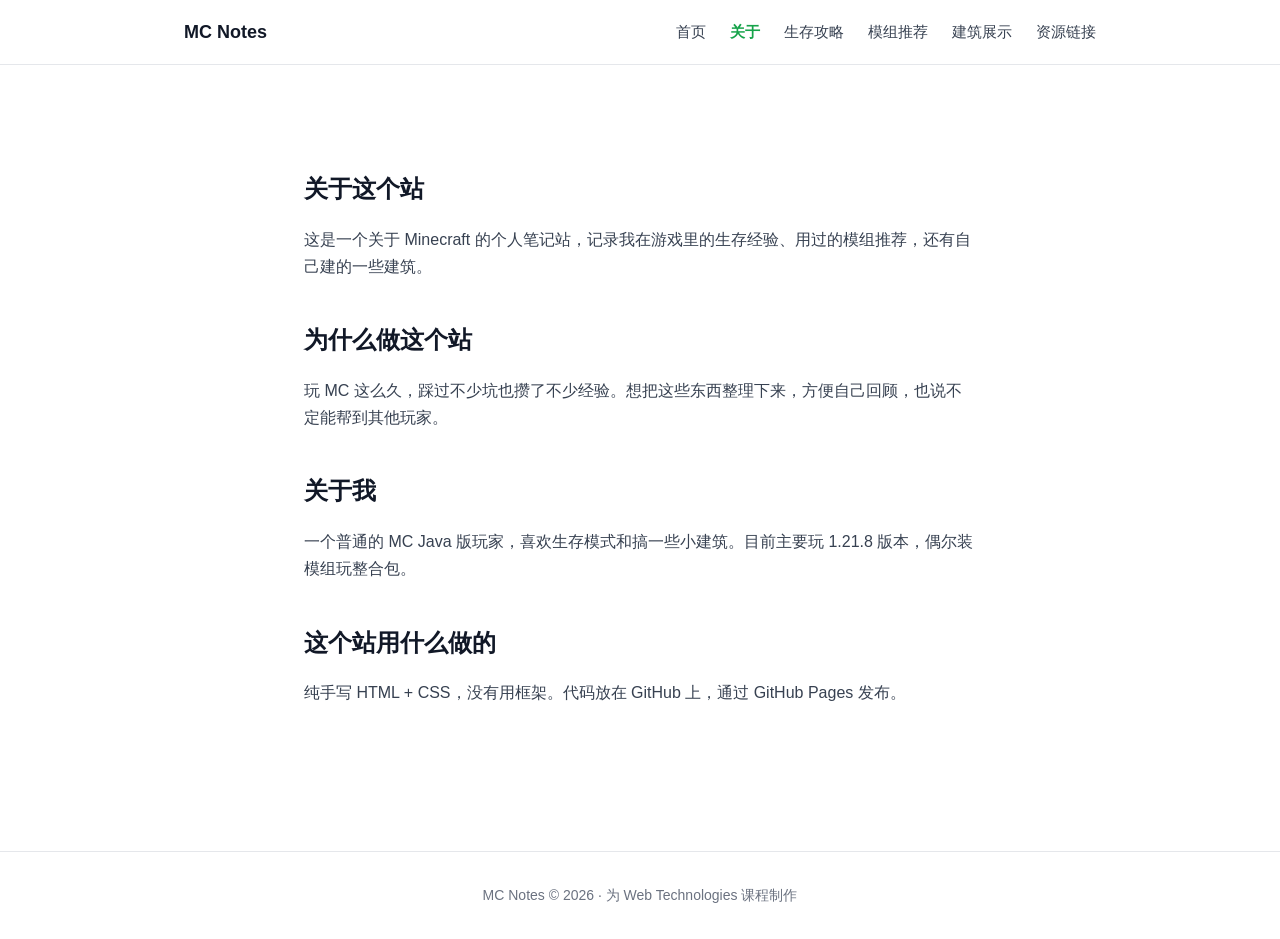
==== about.html @ e9c7b986 "feat: 写了个关于页面" ====
<!DOCTYPE html>
<html lang="zh-CN">
<head>
  <meta charset="UTF-8">
  <meta name="viewport" content="width=device-width, initial-scale=1.0">
  <title>关于 - MC Notes</title>
  <link rel="stylesheet" href="css/style.css">
</head>
<body>
  <header class="site-header">
    <div class="container">
      <a href="index.html" class="site-logo">MC Notes</a>
      <nav class="site-nav">
        <ul>
          <li><a href="index.html">首页</a></li>
          <li><a href="about.html" class="active">关于</a></li>
          <li><a href="survival.html">生存攻略</a></li>
          <li><a href="mods.html">模组推荐</a></li>
          <li><a href="builds.html">建筑展示</a></li>
          <li><a href="resources.html">资源链接</a></li>
        </ul>
      </nav>
    </div>
  </header>

  <section class="section">
    <div class="container content">
      <h2 class="section-title">关于这个站</h2>
      <p>这是一个关于 Minecraft 的个人笔记站，记录我在游戏里的生存经验、用过的模组推荐，还有自己建的一些建筑。</p>
      
      <h2>为什么做这个站</h2>
      <p>玩 MC 这么久，踩过不少坑也攒了不少经验。想把这些东西整理下来，方便自己回顾，也说不定能帮到其他玩家。</p>
      
      <h2>关于我</h2>
      <p>一个普通的 MC Java 版玩家，喜欢生存模式和搞一些小建筑。目前主要玩 1.21.8 版本，偶尔装模组玩整合包。</p>
      
      <h2>这个站用什么做的</h2>
      <p>纯手写 HTML + CSS，没有用框架。代码放在 GitHub 上，通过 GitHub Pages 发布。</p>
    </div>
  </section>

  <footer class="site-footer">
    <div class="container">
      <p>MC Notes &copy; 2026 · 为 Web Technologies 课程制作</p>
    </div>
  </footer>
</body>
</html>
---- css/style.css ----
/* ===== Reset & Base ===== */
* {
  margin: 0;
  padding: 0;
  box-sizing: border-box;
}

:root {
  --color-bg: #ffffff;
  --color-bg-alt: #f9fafb;
  --color-text: #374151;
  --color-heading: #111827;
  --color-muted: #6b7280;
  --color-accent: #22c55e;
  --color-accent-dark: #16a34a;
  --color-border: #e5e7eb;
  --max-width: 960px;
}

body {
  font-family: -apple-system, BlinkMacSystemFont, "Segoe UI", Roboto, "Helvetica Neue", Arial, sans-serif;
  font-size: 16px;
  line-height: 1.7;
  color: var(--color-text);
  background: var(--color-bg);
}

a {
  color: var(--color-accent-dark);
  text-decoration: none;
}

a:hover {
  text-decoration: underline;
}

/* ===== Layout ===== */
.container {
  max-width: var(--max-width);
  margin: 0 auto;
  padding: 0 24px;
}

/* ===== Header / Nav ===== */
.site-header {
  border-bottom: 1px solid var(--color-border);
  background: var(--color-bg);
  position: sticky;
  top: 0;
  z-index: 100;
}

.site-header .container {
  display: flex;
  align-items: center;
  justify-content: space-between;
  height: 64px;
}

.site-logo {
  font-size: 18px;
  font-weight: 700;
  color: var(--color-heading);
}

.site-logo:hover {
  text-decoration: none;
}

.site-nav ul {
  display: flex;
  gap: 24px;
  list-style: none;
}

.site-nav a {
  color: var(--color-text);
  font-size: 15px;
}

.site-nav a:hover {
  color: var(--color-accent-dark);
  text-decoration: none;
}

.site-nav a.active {
  color: var(--color-accent-dark);
  font-weight: 600;
}

/* ===== Hero ===== */
.hero {
  padding: 80px 0;
  text-align: center;
  background: var(--color-bg-alt);
}

.hero h1 {
  font-size: 42px;
  font-weight: 800;
  color: var(--color-heading);
  margin-bottom: 16px;
  letter-spacing: -0.02em;
}

.hero p {
  font-size: 18px;
  color: var(--color-muted);
  max-width: 600px;
  margin: 0 auto;
}

/* ===== Sections ===== */
.section {
  padding: 64px 0;
}

.section-title {
  font-size: 28px;
  font-weight: 700;
  color: var(--color-heading);
  margin-bottom: 32px;
}

/* ===== Cards ===== */
.card-grid {
  display: grid;
  grid-template-columns: repeat(auto-fit, minmax(280px, 1fr));
  gap: 24px;
}

.card {
  border: 1px solid var(--color-border);
  border-radius: 8px;
  padding: 24px;
  background: var(--color-bg);
  transition: box-shadow 0.2s;
}

.card:hover {
  box-shadow: 0 4px 12px rgba(0, 0, 0, 0.08);
}

.card h3 {
  font-size: 18px;
  font-weight: 600;
  color: var(--color-heading);
  margin-bottom: 8px;
}

.card p {
  font-size: 14px;
  color: var(--color-muted);
}

/* ===== Article / Content ===== */
.content {
  max-width: 720px;
  margin: 0 auto;
}

.content h2 {
  font-size: 24px;
  font-weight: 700;
  color: var(--color-heading);
  margin: 40px 0 16px;
}

.content p {
  margin-bottom: 16px;
}

.content ul, .content ol {
  margin: 16px 0 16px 24px;
}

.content li {
  margin-bottom: 8px;
}

/* ===== Buttons ===== */
.btn {
  display: inline-block;
  padding: 10px 20px;
  border-radius: 6px;
  font-size: 15px;
  font-weight: 500;
  transition: background 0.2s;
}

.btn-primary {
  background: var(--color-accent);
  color: white;
}

.btn-primary:hover {
  background: var(--color-accent-dark);
  text-decoration: none;
}

/* ===== Footer ===== */
.site-footer {
  border-top: 1px solid var(--color-border);
  padding: 32px 0;
  text-align: center;
  color: var(--color-muted);
  font-size: 14px;
  margin-top: 64px;
}

/* ===== Gallery ===== */
.gallery {
  display: grid;
  grid-template-columns: repeat(auto-fill, minmax(280px, 1fr));
  gap: 16px;
}

.gallery-item {
  aspect-ratio: 16 / 9;
  background: var(--color-bg-alt);
  border: 1px solid var(--color-border);
  border-radius: 8px;
  display: flex;
  align-items: center;
  justify-content: center;
  color: var(--color-muted);
  font-size: 14px;
}

/* ===== Responsive ===== */
@media (max-width: 640px) {
  .hero h1 {
    font-size: 32px;
  }

  .site-header .container {
    flex-direction: column;
    height: auto;
    padding: 16px 24px;
    gap: 12px;
  }

  .site-nav ul {
    gap: 16px;
    flex-wrap: wrap;
    justify-content: center;
  }
}
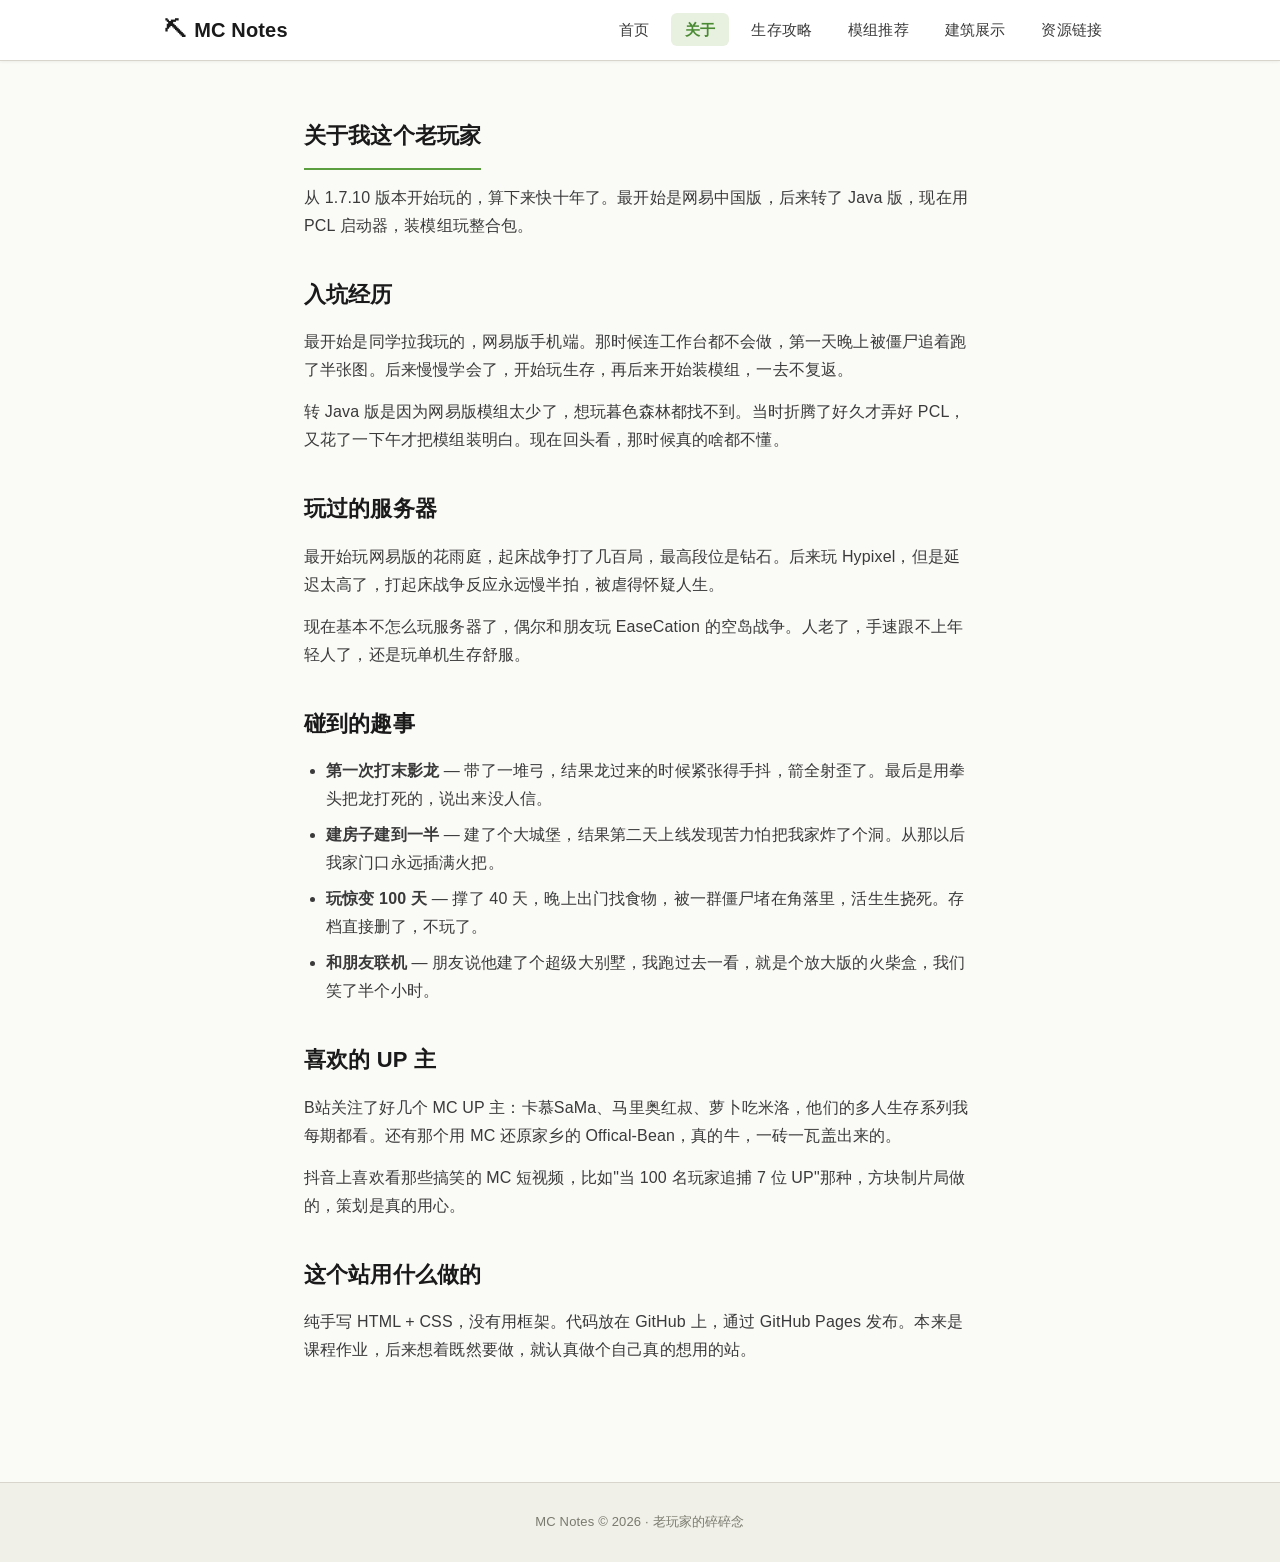
==== commit 9d797a6f: "feat: add shaders section, rewrite about page with player experiences" ====
--- a/about.html
+++ b/about.html
@@ -4,6 +4,7 @@
   <meta charset="UTF-8">
   <meta name="viewport" content="width=device-width, initial-scale=1.0">
   <title>关于 - MC Notes</title>
+  <link rel="icon" type="image/svg+xml" href="favicon.svg">
   <link rel="stylesheet" href="css/style.css">
 </head>
 <body>
@@ -25,23 +26,37 @@
 
   <section class="section">
     <div class="container content">
-      <h2 class="section-title">关于这个站</h2>
-      <p>这是一个关于 Minecraft 的个人笔记站，记录我在游戏里的生存经验、用过的模组推荐，还有自己建的一些建筑。</p>
-      
-      <h2>为什么做这个站</h2>
-      <p>玩 MC 这么久，踩过不少坑也攒了不少经验。想把这些东西整理下来，方便自己回顾，也说不定能帮到其他玩家。</p>
-      
-      <h2>关于我</h2>
-      <p>一个普通的 MC Java 版玩家，喜欢生存模式和搞一些小建筑。目前主要玩 1.21.8 版本，偶尔装模组玩整合包。</p>
-      
+      <h2 class="section-title">关于我这个老玩家</h2>
+      <p>从 1.7.10 版本开始玩的，算下来快十年了。最开始是网易中国版，后来转了 Java 版，现在用 PCL 启动器，装模组玩整合包。</p>
+
+      <h2>入坑经历</h2>
+      <p>最开始是同学拉我玩的，网易版手机端。那时候连工作台都不会做，第一天晚上被僵尸追着跑了半张图。后来慢慢学会了，开始玩生存，再后来开始装模组，一去不复返。</p>
+      <p>转 Java 版是因为网易版模组太少了，想玩暮色森林都找不到。当时折腾了好久才弄好 PCL，又花了一下午才把模组装明白。现在回头看，那时候真的啥都不懂。</p>
+
+      <h2>玩过的服务器</h2>
+      <p>最开始玩网易版的花雨庭，起床战争打了几百局，最高段位是钻石。后来玩 Hypixel，但是延迟太高了，打起床战争反应永远慢半拍，被虐得怀疑人生。</p>
+      <p>现在基本不怎么玩服务器了，偶尔和朋友玩 EaseCation 的空岛战争。人老了，手速跟不上年轻人了，还是玩单机生存舒服。</p>
+
+      <h2>碰到的趣事</h2>
+      <ul>
+        <li><strong>第一次打末影龙</strong> — 带了一堆弓，结果龙过来的时候紧张得手抖，箭全射歪了。最后是用拳头把龙打死的，说出来没人信。</li>
+        <li><strong>建房子建到一半</strong> — 建了个大城堡，结果第二天上线发现苦力怕把我家炸了个洞。从那以后我家门口永远插满火把。</li>
+        <li><strong>玩惊变 100 天</strong> — 撑了 40 天，晚上出门找食物，被一群僵尸堵在角落里，活生生挠死。存档直接删了，不玩了。</li>
+        <li><strong>和朋友联机</strong> — 朋友说他建了个超级大别墅，我跑过去一看，就是个放大版的火柴盒，我们笑了半个小时。</li>
+      </ul>
+
+      <h2>喜欢的 UP 主</h2>
+      <p>B站关注了好几个 MC UP 主：卡慕SaMa、马里奥红叔、萝卜吃米洛，他们的多人生存系列我每期都看。还有那个用 MC 还原家乡的 Offical-Bean，真的牛，一砖一瓦盖出来的。</p>
+      <p>抖音上喜欢看那些搞笑的 MC 短视频，比如"当 100 名玩家追捕 7 位 UP"那种，方块制片局做的，策划是真的用心。</p>
+
       <h2>这个站用什么做的</h2>
-      <p>纯手写 HTML + CSS，没有用框架。代码放在 GitHub 上，通过 GitHub Pages 发布。</p>
+      <p>纯手写 HTML + CSS，没有用框架。代码放在 GitHub 上，通过 GitHub Pages 发布。本来是课程作业，后来想着既然要做，就认真做个自己真的想用的站。</p>
     </div>
   </section>
 
   <footer class="site-footer">
     <div class="container">
-      <p>MC Notes &copy; 2026 · 为 Web Technologies 课程制作</p>
+      <p>MC Notes &copy; 2026 · 老玩家的碎碎念</p>
     </div>
   </footer>
 </body>
--- a/css/style.css
+++ b/css/style.css
@@ -6,32 +6,45 @@
 }
 
 :root {
-  --color-bg: #ffffff;
-  --color-bg-alt: #f9fafb;
-  --color-text: #374151;
-  --color-heading: #111827;
-  --color-muted: #6b7280;
-  --color-accent: #22c55e;
-  --color-accent-dark: #16a34a;
-  --color-border: #e5e7eb;
-  --max-width: 960px;
+  --color-bg: #fafaf7;
+  --color-bg-alt: #f0efe8;
+  --color-text: #3a3a3a;
+  --color-heading: #1a1a1a;
+  --color-muted: #7a7a6e;
+  --color-accent: #5a9e3f;
+  --color-accent-dark: #4a8a33;
+  --color-accent-light: #e8f0e0;
+  --color-border: #d8d6cc;
+  --color-card: #ffffff;
+  --max-width: 1000px;
+  --shadow-sm: 0 1px 3px rgba(0,0,0,0.06);
+  --shadow-md: 0 4px 12px rgba(0,0,0,0.08);
+  --shadow-lg: 0 8px 24px rgba(0,0,0,0.12);
 }
 
 body {
-  font-family: -apple-system, BlinkMacSystemFont, "Segoe UI", Roboto, "Helvetica Neue", Arial, sans-serif;
+  font-family: -apple-system, BlinkMacSystemFont, "Segoe UI", "PingFang SC", "Hiragino Sans GB", "Microsoft YaHei", sans-serif;
   font-size: 16px;
-  line-height: 1.7;
+  line-height: 1.75;
   color: var(--color-text);
   background: var(--color-bg);
+  letter-spacing: 0.01em;
 }
 
 a {
   color: var(--color-accent-dark);
   text-decoration: none;
+  transition: color 0.2s;
 }
 
 a:hover {
+  color: var(--color-accent);
   text-decoration: underline;
+}
+
+img {
+  max-width: 100%;
+  display: block;
 }
 
 /* ===== Layout ===== */
@@ -43,24 +56,33 @@
 
 /* ===== Header / Nav ===== */
 .site-header {
+  background: var(--color-card);
   border-bottom: 1px solid var(--color-border);
-  background: var(--color-bg);
   position: sticky;
   top: 0;
   z-index: 100;
+  box-shadow: var(--shadow-sm);
 }
 
 .site-header .container {
   display: flex;
   align-items: center;
   justify-content: space-between;
-  height: 64px;
+  height: 60px;
 }
 
 .site-logo {
-  font-size: 18px;
-  font-weight: 700;
-  color: var(--color-heading);
+  font-size: 20px;
+  font-weight: 800;
+  color: var(--color-heading);
+  display: flex;
+  align-items: center;
+  gap: 8px;
+}
+
+.site-logo::before {
+  content: "⛏";
+  font-size: 22px;
 }
 
 .site-logo:hover {
@@ -69,34 +91,40 @@
 
 .site-nav ul {
   display: flex;
-  gap: 24px;
+  gap: 8px;
   list-style: none;
 }
 
 .site-nav a {
   color: var(--color-text);
   font-size: 15px;
+  padding: 8px 14px;
+  border-radius: 6px;
+  transition: all 0.2s;
 }
 
 .site-nav a:hover {
   color: var(--color-accent-dark);
+  background: var(--color-accent-light);
   text-decoration: none;
 }
 
 .site-nav a.active {
   color: var(--color-accent-dark);
   font-weight: 600;
+  background: var(--color-accent-light);
 }
 
 /* ===== Hero ===== */
 .hero {
-  padding: 80px 0;
+  padding: 72px 0 56px;
   text-align: center;
-  background: var(--color-bg-alt);
+  background: linear-gradient(180deg, var(--color-bg-alt) 0%, var(--color-bg) 100%);
+  border-bottom: 1px solid var(--color-border);
 }
 
 .hero h1 {
-  font-size: 42px;
+  font-size: 40px;
   font-weight: 800;
   color: var(--color-heading);
   margin-bottom: 16px;
@@ -104,46 +132,52 @@
 }
 
 .hero p {
-  font-size: 18px;
-  color: var(--color-muted);
-  max-width: 600px;
+  font-size: 17px;
+  color: var(--color-muted);
+  max-width: 560px;
   margin: 0 auto;
 }
 
 /* ===== Sections ===== */
 .section {
-  padding: 64px 0;
+  padding: 56px 0;
 }
 
 .section-title {
-  font-size: 28px;
-  font-weight: 700;
-  color: var(--color-heading);
-  margin-bottom: 32px;
+  font-size: 26px;
+  font-weight: 700;
+  color: var(--color-heading);
+  margin-bottom: 28px;
+  padding-bottom: 12px;
+  border-bottom: 2px solid var(--color-accent);
+  display: inline-block;
 }
 
 /* ===== Cards ===== */
 .card-grid {
   display: grid;
-  grid-template-columns: repeat(auto-fit, minmax(280px, 1fr));
+  grid-template-columns: repeat(auto-fit, minmax(290px, 1fr));
   gap: 24px;
 }
 
 .card {
+  background: var(--color-card);
   border: 1px solid var(--color-border);
-  border-radius: 8px;
+  border-radius: 10px;
   padding: 24px;
-  background: var(--color-bg);
-  transition: box-shadow 0.2s;
+  transition: all 0.25s;
+  display: block;
 }
 
 .card:hover {
-  box-shadow: 0 4px 12px rgba(0, 0, 0, 0.08);
+  box-shadow: var(--shadow-md);
+  transform: translateY(-2px);
+  text-decoration: none;
 }
 
 .card h3 {
   font-size: 18px;
-  font-weight: 600;
+  font-weight: 700;
   color: var(--color-heading);
   margin-bottom: 8px;
 }
@@ -151,41 +185,127 @@
 .card p {
   font-size: 14px;
   color: var(--color-muted);
-}
-
-/* ===== Article / Content ===== */
+  line-height: 1.6;
+}
+
+/* ===== Mod Cards (with image) ===== */
+.mod-card {
+  background: var(--color-card);
+  border: 1px solid var(--color-border);
+  border-radius: 10px;
+  overflow: hidden;
+  transition: all 0.25s;
+}
+
+.mod-card:hover {
+  box-shadow: var(--shadow-md);
+  transform: translateY(-2px);
+}
+
+.mod-card-img {
+  width: 100%;
+  aspect-ratio: 16 / 9;
+  object-fit: cover;
+  background: var(--color-bg-alt);
+}
+
+.mod-card-body {
+  padding: 18px 20px;
+}
+
+.mod-card-body h3 {
+  font-size: 17px;
+  font-weight: 700;
+  color: var(--color-heading);
+  margin-bottom: 6px;
+}
+
+.mod-card-body p {
+  font-size: 14px;
+  color: var(--color-muted);
+  line-height: 1.6;
+}
+
+.mod-tag {
+  display: inline-block;
+  font-size: 12px;
+  padding: 2px 8px;
+  border-radius: 4px;
+  background: var(--color-accent-light);
+  color: var(--color-accent-dark);
+  margin-right: 6px;
+  margin-top: 10px;
+}
+
+/* ===== Content / Article ===== */
 .content {
   max-width: 720px;
   margin: 0 auto;
 }
 
 .content h2 {
-  font-size: 24px;
-  font-weight: 700;
-  color: var(--color-heading);
-  margin: 40px 0 16px;
+  font-size: 22px;
+  font-weight: 700;
+  color: var(--color-heading);
+  margin: 36px 0 14px;
+}
+
+.content h2:first-child {
+  margin-top: 0;
 }
 
 .content p {
-  margin-bottom: 16px;
+  margin-bottom: 14px;
 }
 
 .content ul, .content ol {
-  margin: 16px 0 16px 24px;
+  margin: 12px 0 16px 22px;
 }
 
 .content li {
   margin-bottom: 8px;
+}
+
+/* ===== Gallery ===== */
+.gallery {
+  display: grid;
+  grid-template-columns: repeat(auto-fill, minmax(300px, 1fr));
+  gap: 20px;
+}
+
+.gallery-item {
+  border-radius: 10px;
+  overflow: hidden;
+  background: var(--color-card);
+  border: 1px solid var(--color-border);
+  transition: all 0.25s;
+}
+
+.gallery-item:hover {
+  box-shadow: var(--shadow-md);
+  transform: translateY(-2px);
+}
+
+.gallery-item img {
+  width: 100%;
+  aspect-ratio: 16 / 10;
+  object-fit: cover;
+}
+
+.gallery-item-caption {
+  padding: 12px 16px;
+  font-size: 14px;
+  color: var(--color-muted);
 }
 
 /* ===== Buttons ===== */
 .btn {
   display: inline-block;
-  padding: 10px 20px;
+  padding: 10px 22px;
   border-radius: 6px;
   font-size: 15px;
-  font-weight: 500;
-  transition: background 0.2s;
+  font-weight: 600;
+  transition: all 0.2s;
 }
 
 .btn-primary {
@@ -196,53 +316,55 @@
 .btn-primary:hover {
   background: var(--color-accent-dark);
   text-decoration: none;
+  color: white;
 }
 
 /* ===== Footer ===== */
 .site-footer {
   border-top: 1px solid var(--color-border);
-  padding: 32px 0;
+  padding: 28px 0;
   text-align: center;
   color: var(--color-muted);
-  font-size: 14px;
-  margin-top: 64px;
-}
-
-/* ===== Gallery ===== */
-.gallery {
-  display: grid;
-  grid-template-columns: repeat(auto-fill, minmax(280px, 1fr));
-  gap: 16px;
-}
-
-.gallery-item {
-  aspect-ratio: 16 / 9;
+  font-size: 13px;
+  margin-top: 48px;
   background: var(--color-bg-alt);
-  border: 1px solid var(--color-border);
-  border-radius: 8px;
-  display: flex;
-  align-items: center;
-  justify-content: center;
-  color: var(--color-muted);
-  font-size: 14px;
+}
+
+/* ===== Mod Section Divider ===== */
+.mod-section {
+  margin-bottom: 40px;
+}
+
+.mod-section-title {
+  font-size: 18px;
+  font-weight: 700;
+  color: var(--color-heading);
+  margin-bottom: 16px;
+  padding-left: 12px;
+  border-left: 3px solid var(--color-accent);
 }
 
 /* ===== Responsive ===== */
 @media (max-width: 640px) {
   .hero h1 {
-    font-size: 32px;
+    font-size: 30px;
   }
 
   .site-header .container {
     flex-direction: column;
     height: auto;
-    padding: 16px 24px;
-    gap: 12px;
+    padding: 14px 20px;
+    gap: 10px;
   }
 
   .site-nav ul {
-    gap: 16px;
+    gap: 4px;
     flex-wrap: wrap;
     justify-content: center;
   }
-}
+
+  .site-nav a {
+    padding: 6px 10px;
+    font-size: 14px;
+  }
+}
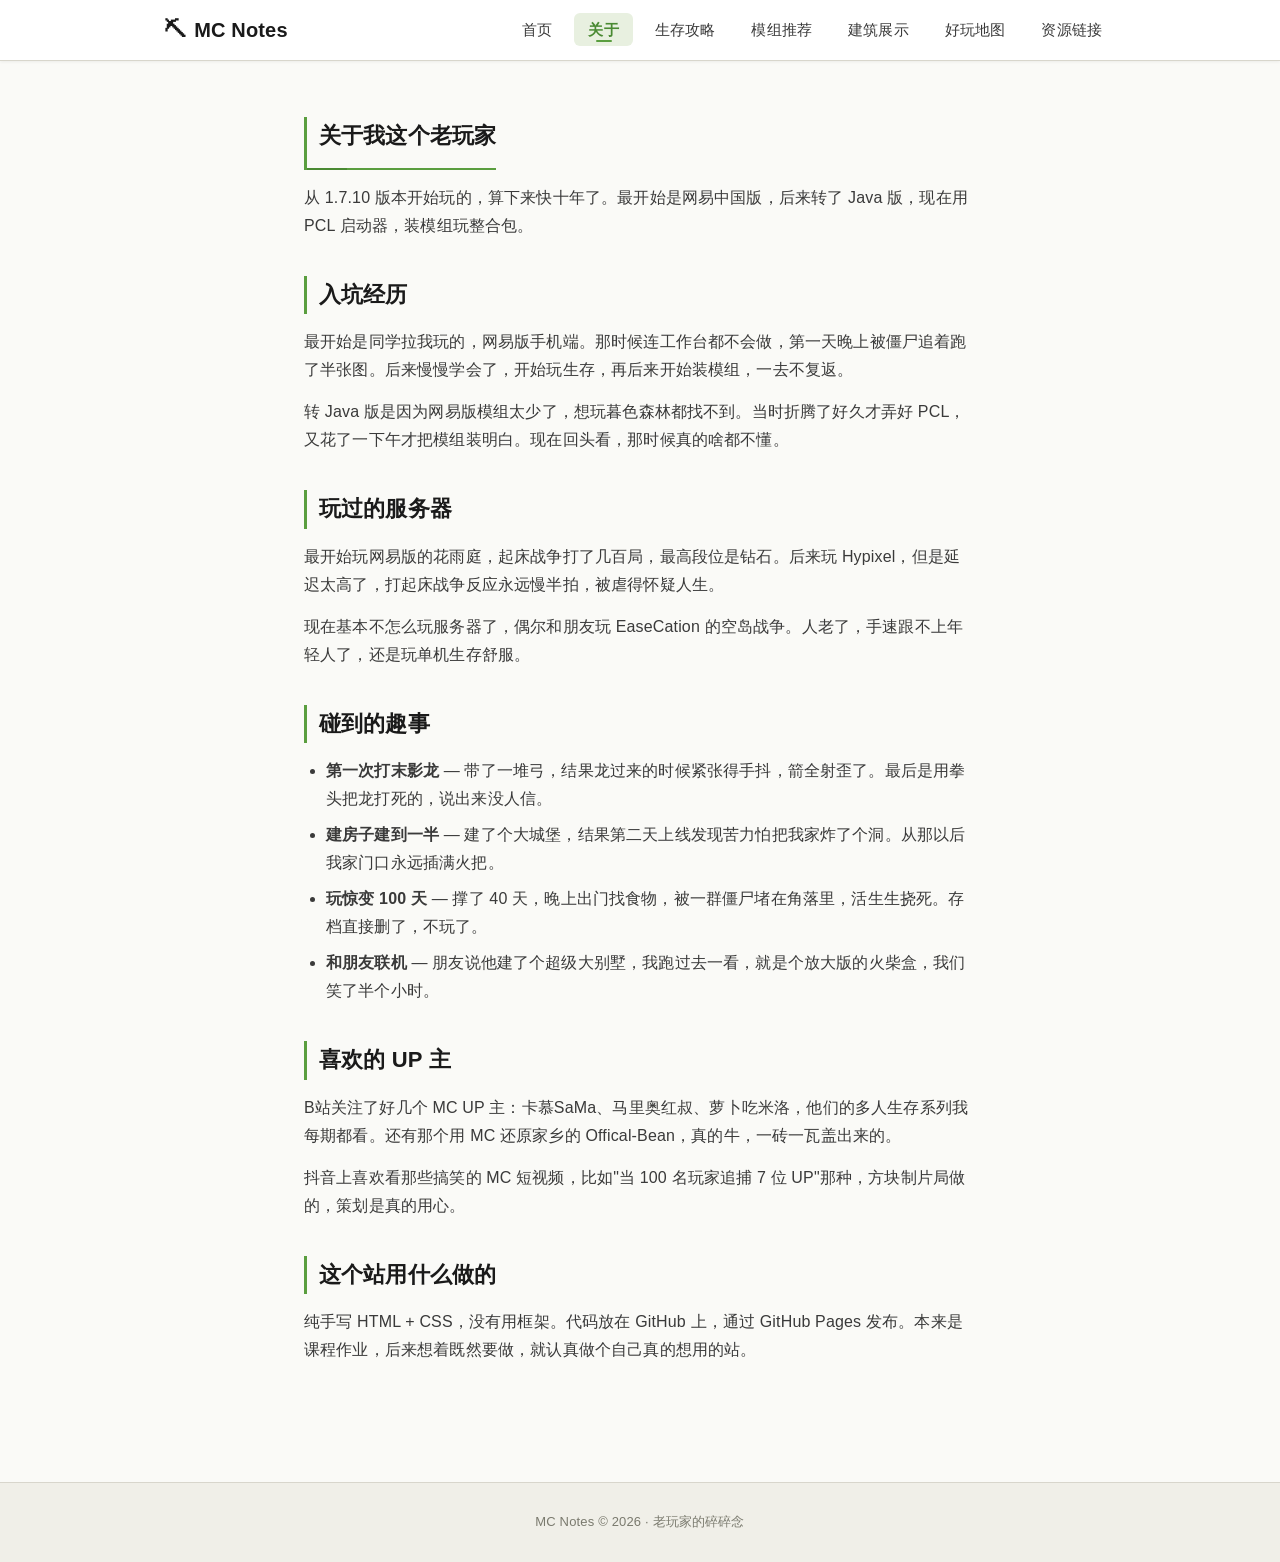
==== commit 3363c792: "feat: update navigation with maps page" ====
--- a/about.html
+++ b/about.html
@@ -18,6 +18,7 @@
           <li><a href="survival.html">生存攻略</a></li>
           <li><a href="mods.html">模组推荐</a></li>
           <li><a href="builds.html">建筑展示</a></li>
+          <li><a href="maps.html">好玩地图</a></li>
           <li><a href="resources.html">资源链接</a></li>
         </ul>
       </nav>
--- a/css/style.css
+++ b/css/style.css
@@ -20,6 +20,7 @@
   --shadow-sm: 0 1px 3px rgba(0,0,0,0.06);
   --shadow-md: 0 4px 12px rgba(0,0,0,0.08);
   --shadow-lg: 0 8px 24px rgba(0,0,0,0.12);
+  --shadow-hover: 0 12px 32px rgba(90, 158, 63, 0.15);
 }
 
 body {
@@ -29,6 +30,12 @@
   color: var(--color-text);
   background: var(--color-bg);
   letter-spacing: 0.01em;
+  animation: fadeIn 0.4s ease-out;
+}
+
+@keyframes fadeIn {
+  from { opacity: 0; transform: translateY(8px); }
+  to { opacity: 1; transform: translateY(0); }
 }
 
 a {
@@ -62,6 +69,7 @@
   top: 0;
   z-index: 100;
   box-shadow: var(--shadow-sm);
+  backdrop-filter: blur(10px);
 }
 
 .site-header .container {
@@ -78,15 +86,22 @@
   display: flex;
   align-items: center;
   gap: 8px;
+  transition: transform 0.2s;
 }
 
 .site-logo::before {
   content: "⛏";
   font-size: 22px;
+  transition: transform 0.3s;
 }
 
 .site-logo:hover {
   text-decoration: none;
+  transform: scale(1.02);
+}
+
+.site-logo:hover::before {
+  transform: rotate(-15deg);
 }
 
 .site-nav ul {
@@ -101,6 +116,7 @@
   padding: 8px 14px;
   border-radius: 6px;
   transition: all 0.2s;
+  position: relative;
 }
 
 .site-nav a:hover {
@@ -113,6 +129,18 @@
   color: var(--color-accent-dark);
   font-weight: 600;
   background: var(--color-accent-light);
+}
+
+.site-nav a.active::after {
+  content: "";
+  position: absolute;
+  bottom: 4px;
+  left: 50%;
+  transform: translateX(-50%);
+  width: 16px;
+  height: 2px;
+  background: var(--color-accent);
+  border-radius: 2px;
 }
 
 /* ===== Hero ===== */
@@ -121,6 +149,24 @@
   text-align: center;
   background: linear-gradient(180deg, var(--color-bg-alt) 0%, var(--color-bg) 100%);
   border-bottom: 1px solid var(--color-border);
+  position: relative;
+  overflow: hidden;
+}
+
+.hero::before {
+  content: "";
+  position: absolute;
+  top: -50%;
+  left: -50%;
+  width: 200%;
+  height: 200%;
+  background: radial-gradient(circle at 30% 40%, rgba(90, 158, 63, 0.06) 0%, transparent 50%);
+  animation: float 8s ease-in-out infinite;
+}
+
+@keyframes float {
+  0%, 100% { transform: translate(0, 0); }
+  50% { transform: translate(20px, 20px); }
 }
 
 .hero h1 {
@@ -129,6 +175,7 @@
   color: var(--color-heading);
   margin-bottom: 16px;
   letter-spacing: -0.02em;
+  position: relative;
 }
 
 .hero p {
@@ -136,6 +183,7 @@
   color: var(--color-muted);
   max-width: 560px;
   margin: 0 auto;
+  position: relative;
 }
 
 /* ===== Sections ===== */
@@ -151,6 +199,17 @@
   padding-bottom: 12px;
   border-bottom: 2px solid var(--color-accent);
   display: inline-block;
+  position: relative;
+}
+
+.section-title::after {
+  content: "";
+  position: absolute;
+  bottom: -2px;
+  left: 0;
+  width: 40px;
+  height: 2px;
+  background: var(--color-accent-dark);
 }
 
 /* ===== Cards ===== */
@@ -165,14 +224,34 @@
   border: 1px solid var(--color-border);
   border-radius: 10px;
   padding: 24px;
-  transition: all 0.25s;
+  transition: all 0.3s cubic-bezier(0.4, 0, 0.2, 1);
   display: block;
+  position: relative;
+  overflow: hidden;
+}
+
+.card::before {
+  content: "";
+  position: absolute;
+  top: 0;
+  left: 0;
+  width: 100%;
+  height: 3px;
+  background: linear-gradient(90deg, var(--color-accent), var(--color-accent-dark));
+  transform: scaleX(0);
+  transform-origin: left;
+  transition: transform 0.3s;
+}
+
+.card:hover::before {
+  transform: scaleX(1);
 }
 
 .card:hover {
-  box-shadow: var(--shadow-md);
-  transform: translateY(-2px);
+  box-shadow: var(--shadow-hover);
+  transform: translateY(-4px);
   text-decoration: none;
+  border-color: var(--color-accent);
 }
 
 .card h3 {
@@ -194,12 +273,13 @@
   border: 1px solid var(--color-border);
   border-radius: 10px;
   overflow: hidden;
-  transition: all 0.25s;
+  transition: all 0.3s cubic-bezier(0.4, 0, 0.2, 1);
 }
 
 .mod-card:hover {
-  box-shadow: var(--shadow-md);
-  transform: translateY(-2px);
+  box-shadow: var(--shadow-hover);
+  transform: translateY(-4px);
+  border-color: var(--color-accent);
 }
 
 .mod-card-img {
@@ -207,6 +287,11 @@
   aspect-ratio: 16 / 9;
   object-fit: cover;
   background: var(--color-bg-alt);
+  transition: transform 0.4s;
+}
+
+.mod-card:hover .mod-card-img {
+  transform: scale(1.05);
 }
 
 .mod-card-body {
@@ -235,6 +320,12 @@
   color: var(--color-accent-dark);
   margin-right: 6px;
   margin-top: 10px;
+  transition: all 0.2s;
+}
+
+.mod-tag:hover {
+  background: var(--color-accent);
+  color: white;
 }
 
 /* ===== Content / Article ===== */
@@ -248,6 +339,8 @@
   font-weight: 700;
   color: var(--color-heading);
   margin: 36px 0 14px;
+  padding-left: 12px;
+  border-left: 3px solid var(--color-accent);
 }
 
 .content h2:first-child {
@@ -264,6 +357,11 @@
 
 .content li {
   margin-bottom: 8px;
+  transition: transform 0.2s;
+}
+
+.content li:hover {
+  transform: translateX(4px);
 }
 
 /* ===== Gallery ===== */
@@ -278,18 +376,23 @@
   overflow: hidden;
   background: var(--color-card);
   border: 1px solid var(--color-border);
-  transition: all 0.25s;
+  transition: all 0.3s cubic-bezier(0.4, 0, 0.2, 1);
 }
 
 .gallery-item:hover {
-  box-shadow: var(--shadow-md);
-  transform: translateY(-2px);
+  box-shadow: var(--shadow-hover);
+  transform: translateY(-4px);
 }
 
 .gallery-item img {
   width: 100%;
   aspect-ratio: 16 / 10;
   object-fit: cover;
+  transition: transform 0.4s;
+}
+
+.gallery-item:hover img {
+  transform: scale(1.05);
 }
 
 .gallery-item-caption {
@@ -317,6 +420,8 @@
   background: var(--color-accent-dark);
   text-decoration: none;
   color: white;
+  transform: translateY(-1px);
+  box-shadow: var(--shadow-md);
 }
 
 /* ===== Footer ===== */
@@ -342,6 +447,31 @@
   margin-bottom: 16px;
   padding-left: 12px;
   border-left: 3px solid var(--color-accent);
+  position: relative;
+}
+
+/* ===== Scrollbar ===== */
+::-webkit-scrollbar {
+  width: 8px;
+}
+
+::-webkit-scrollbar-track {
+  background: var(--color-bg);
+}
+
+::-webkit-scrollbar-thumb {
+  background: var(--color-border);
+  border-radius: 4px;
+}
+
+::-webkit-scrollbar-thumb:hover {
+  background: var(--color-muted);
+}
+
+/* ===== Selection ===== */
+::selection {
+  background: var(--color-accent-light);
+  color: var(--color-accent-dark);
 }
 
 /* ===== Responsive ===== */
@@ -367,4 +497,12 @@
     padding: 6px 10px;
     font-size: 14px;
   }
-}
+
+  .card:hover {
+    transform: translateY(-2px);
+  }
+
+  .mod-card:hover {
+    transform: translateY(-2px);
+  }
+}
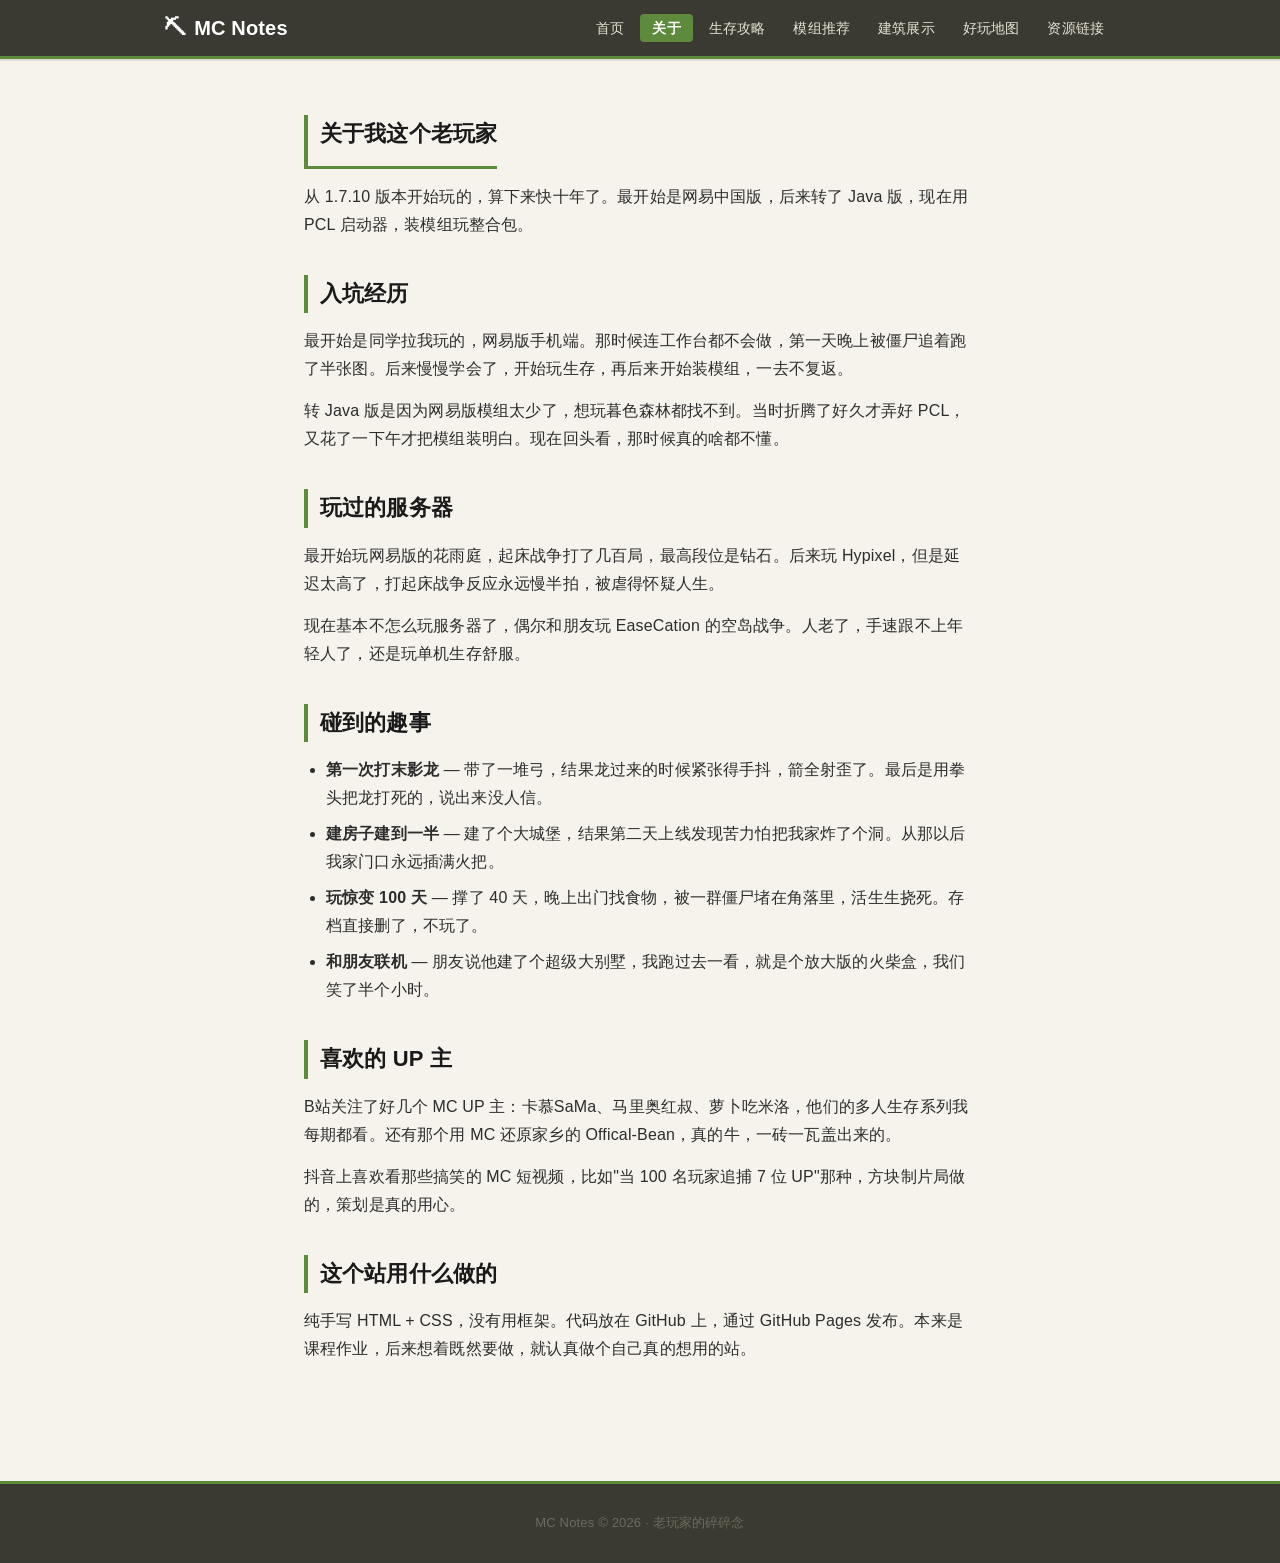
==== commit c45b1635: "fix: add cache buster to all pages CSS" ====
--- a/about.html
+++ b/about.html
@@ -5,7 +5,7 @@
   <meta name="viewport" content="width=device-width, initial-scale=1.0">
   <title>关于 - MC Notes</title>
   <link rel="icon" type="image/svg+xml" href="favicon.svg">
-  <link rel="stylesheet" href="css/style.css">
+  <link rel="stylesheet" href="css/style.css?v=2">
 </head>
 <body>
   <header class="site-header">
--- a/css/style.css
+++ b/css/style.css
@@ -6,21 +6,22 @@
 }
 
 :root {
-  --color-bg: #fafaf7;
-  --color-bg-alt: #f0efe8;
-  --color-text: #3a3a3a;
+  --color-bg: #f5f3eb;
+  --color-bg-alt: #e8e4d6;
+  --color-text: #2d2d2d;
   --color-heading: #1a1a1a;
-  --color-muted: #7a7a6e;
-  --color-accent: #5a9e3f;
-  --color-accent-dark: #4a8a33;
-  --color-accent-light: #e8f0e0;
-  --color-border: #d8d6cc;
+  --color-muted: #6b6b5e;
+  --color-accent: #5d8a3c;
+  --color-accent-dark: #4a7330;
+  --color-accent-light: #dfe8d0;
+  --color-border: #c8c4b4;
   --color-card: #ffffff;
+  --color-dark: #3a3a32;
   --max-width: 1000px;
-  --shadow-sm: 0 1px 3px rgba(0,0,0,0.06);
-  --shadow-md: 0 4px 12px rgba(0,0,0,0.08);
-  --shadow-lg: 0 8px 24px rgba(0,0,0,0.12);
-  --shadow-hover: 0 12px 32px rgba(90, 158, 63, 0.15);
+  --shadow-sm: 2px 2px 0 rgba(0,0,0,0.08);
+  --shadow-md: 4px 4px 0 rgba(0,0,0,0.1);
+  --shadow-lg: 6px 6px 0 rgba(0,0,0,0.12);
+  --radius: 4px;
 }
 
 body {
@@ -41,7 +42,7 @@
 a {
   color: var(--color-accent-dark);
   text-decoration: none;
-  transition: color 0.2s;
+  transition: all 0.2s;
 }
 
 a:hover {
@@ -63,26 +64,25 @@
 
 /* ===== Header / Nav ===== */
 .site-header {
-  background: var(--color-card);
-  border-bottom: 1px solid var(--color-border);
+  background: var(--color-dark);
+  border-bottom: 3px solid var(--color-accent);
   position: sticky;
   top: 0;
   z-index: 100;
-  box-shadow: var(--shadow-sm);
-  backdrop-filter: blur(10px);
+  box-shadow: 0 2px 0 rgba(0,0,0,0.1);
 }
 
 .site-header .container {
   display: flex;
   align-items: center;
   justify-content: space-between;
-  height: 60px;
+  height: 56px;
 }
 
 .site-logo {
   font-size: 20px;
   font-weight: 800;
-  color: var(--color-heading);
+  color: #fff;
   display: flex;
   align-items: center;
   gap: 8px;
@@ -98,6 +98,7 @@
 .site-logo:hover {
   text-decoration: none;
   transform: scale(1.02);
+  color: #fff;
 }
 
 .site-logo:hover::before {
@@ -106,49 +107,37 @@
 
 .site-nav ul {
   display: flex;
-  gap: 8px;
+  gap: 4px;
   list-style: none;
 }
 
 .site-nav a {
-  color: var(--color-text);
-  font-size: 15px;
-  padding: 8px 14px;
-  border-radius: 6px;
+  color: #e8e4d6;
+  font-size: 14px;
+  padding: 6px 12px;
+  border-radius: var(--radius);
   transition: all 0.2s;
   position: relative;
 }
 
 .site-nav a:hover {
-  color: var(--color-accent-dark);
-  background: var(--color-accent-light);
+  color: #fff;
+  background: rgba(255,255,255,0.1);
   text-decoration: none;
 }
 
 .site-nav a.active {
-  color: var(--color-accent-dark);
+  color: #fff;
   font-weight: 600;
-  background: var(--color-accent-light);
-}
-
-.site-nav a.active::after {
-  content: "";
-  position: absolute;
-  bottom: 4px;
-  left: 50%;
-  transform: translateX(-50%);
-  width: 16px;
-  height: 2px;
   background: var(--color-accent);
-  border-radius: 2px;
 }
 
 /* ===== Hero ===== */
 .hero {
-  padding: 72px 0 56px;
+  padding: 80px 0 64px;
   text-align: center;
-  background: linear-gradient(180deg, var(--color-bg-alt) 0%, var(--color-bg) 100%);
-  border-bottom: 1px solid var(--color-border);
+  background: linear-gradient(135deg, #4a7c3a 0%, #3a6b2a 50%, #2d5a20 100%);
+  border-bottom: 4px solid var(--color-accent-dark);
   position: relative;
   overflow: hidden;
 }
@@ -156,31 +145,29 @@
 .hero::before {
   content: "";
   position: absolute;
-  top: -50%;
-  left: -50%;
-  width: 200%;
-  height: 200%;
-  background: radial-gradient(circle at 30% 40%, rgba(90, 158, 63, 0.06) 0%, transparent 50%);
-  animation: float 8s ease-in-out infinite;
-}
-
-@keyframes float {
-  0%, 100% { transform: translate(0, 0); }
-  50% { transform: translate(20px, 20px); }
+  top: 0;
+  left: 0;
+  right: 0;
+  bottom: 0;
+  background-image: 
+    linear-gradient(45deg, rgba(255,255,255,0.03) 25%, transparent 25%),
+    linear-gradient(-45deg, rgba(255,255,255,0.03) 25%, transparent 25%);
+  background-size: 20px 20px;
 }
 
 .hero h1 {
-  font-size: 40px;
+  font-size: 42px;
   font-weight: 800;
-  color: var(--color-heading);
+  color: #fff;
   margin-bottom: 16px;
   letter-spacing: -0.02em;
   position: relative;
+  text-shadow: 2px 2px 0 rgba(0,0,0,0.2);
 }
 
 .hero p {
   font-size: 17px;
-  color: var(--color-muted);
+  color: rgba(255,255,255,0.9);
   max-width: 560px;
   margin: 0 auto;
   position: relative;
@@ -197,59 +184,32 @@
   color: var(--color-heading);
   margin-bottom: 28px;
   padding-bottom: 12px;
-  border-bottom: 2px solid var(--color-accent);
+  border-bottom: 3px solid var(--color-accent);
   display: inline-block;
   position: relative;
-}
-
-.section-title::after {
-  content: "";
-  position: absolute;
-  bottom: -2px;
-  left: 0;
-  width: 40px;
-  height: 2px;
-  background: var(--color-accent-dark);
 }
 
 /* ===== Cards ===== */
 .card-grid {
   display: grid;
   grid-template-columns: repeat(auto-fit, minmax(290px, 1fr));
-  gap: 24px;
+  gap: 20px;
 }
 
 .card {
   background: var(--color-card);
-  border: 1px solid var(--color-border);
-  border-radius: 10px;
+  border: 2px solid var(--color-border);
+  border-radius: var(--radius);
   padding: 24px;
-  transition: all 0.3s cubic-bezier(0.4, 0, 0.2, 1);
+  transition: all 0.2s cubic-bezier(0.4, 0, 0.2, 1);
   display: block;
   position: relative;
-  overflow: hidden;
-}
-
-.card::before {
-  content: "";
-  position: absolute;
-  top: 0;
-  left: 0;
-  width: 100%;
-  height: 3px;
-  background: linear-gradient(90deg, var(--color-accent), var(--color-accent-dark));
-  transform: scaleX(0);
-  transform-origin: left;
-  transition: transform 0.3s;
-}
-
-.card:hover::before {
-  transform: scaleX(1);
+  box-shadow: var(--shadow-sm);
 }
 
 .card:hover {
-  box-shadow: var(--shadow-hover);
-  transform: translateY(-4px);
+  box-shadow: var(--shadow-md);
+  transform: translate(-2px, -2px);
   text-decoration: none;
   border-color: var(--color-accent);
 }
@@ -270,15 +230,16 @@
 /* ===== Mod Cards (with image) ===== */
 .mod-card {
   background: var(--color-card);
-  border: 1px solid var(--color-border);
-  border-radius: 10px;
+  border: 2px solid var(--color-border);
+  border-radius: var(--radius);
   overflow: hidden;
-  transition: all 0.3s cubic-bezier(0.4, 0, 0.2, 1);
+  transition: all 0.2s cubic-bezier(0.4, 0, 0.2, 1);
+  box-shadow: var(--shadow-sm);
 }
 
 .mod-card:hover {
-  box-shadow: var(--shadow-hover);
-  transform: translateY(-4px);
+  box-shadow: var(--shadow-md);
+  transform: translate(-2px, -2px);
   border-color: var(--color-accent);
 }
 
@@ -287,11 +248,12 @@
   aspect-ratio: 16 / 9;
   object-fit: cover;
   background: var(--color-bg-alt);
-  transition: transform 0.4s;
+  border-bottom: 2px solid var(--color-border);
+  transition: transform 0.3s;
 }
 
 .mod-card:hover .mod-card-img {
-  transform: scale(1.05);
+  transform: scale(1.03);
 }
 
 .mod-card-body {
@@ -314,12 +276,13 @@
 .mod-tag {
   display: inline-block;
   font-size: 12px;
-  padding: 2px 8px;
-  border-radius: 4px;
+  padding: 3px 8px;
+  border-radius: var(--radius);
   background: var(--color-accent-light);
   color: var(--color-accent-dark);
   margin-right: 6px;
   margin-top: 10px;
+  border: 1px solid var(--color-accent);
   transition: all 0.2s;
 }
 
@@ -340,7 +303,7 @@
   color: var(--color-heading);
   margin: 36px 0 14px;
   padding-left: 12px;
-  border-left: 3px solid var(--color-accent);
+  border-left: 4px solid var(--color-accent);
 }
 
 .content h2:first-child {
@@ -372,27 +335,29 @@
 }
 
 .gallery-item {
-  border-radius: 10px;
+  border-radius: var(--radius);
   overflow: hidden;
   background: var(--color-card);
-  border: 1px solid var(--color-border);
-  transition: all 0.3s cubic-bezier(0.4, 0, 0.2, 1);
+  border: 2px solid var(--color-border);
+  transition: all 0.2s cubic-bezier(0.4, 0, 0.2, 1);
+  box-shadow: var(--shadow-sm);
 }
 
 .gallery-item:hover {
-  box-shadow: var(--shadow-hover);
-  transform: translateY(-4px);
+  box-shadow: var(--shadow-md);
+  transform: translate(-2px, -2px);
+  border-color: var(--color-accent);
 }
 
 .gallery-item img {
   width: 100%;
   aspect-ratio: 16 / 10;
   object-fit: cover;
-  transition: transform 0.4s;
+  transition: transform 0.3s;
 }
 
 .gallery-item:hover img {
-  transform: scale(1.05);
+  transform: scale(1.03);
 }
 
 .gallery-item-caption {
@@ -401,38 +366,15 @@
   color: var(--color-muted);
 }
 
-/* ===== Buttons ===== */
-.btn {
-  display: inline-block;
-  padding: 10px 22px;
-  border-radius: 6px;
-  font-size: 15px;
-  font-weight: 600;
-  transition: all 0.2s;
-}
-
-.btn-primary {
-  background: var(--color-accent);
-  color: white;
-}
-
-.btn-primary:hover {
-  background: var(--color-accent-dark);
-  text-decoration: none;
-  color: white;
-  transform: translateY(-1px);
-  box-shadow: var(--shadow-md);
-}
-
 /* ===== Footer ===== */
 .site-footer {
-  border-top: 1px solid var(--color-border);
+  border-top: 3px solid var(--color-accent);
   padding: 28px 0;
   text-align: center;
   color: var(--color-muted);
   font-size: 13px;
   margin-top: 48px;
-  background: var(--color-bg-alt);
+  background: var(--color-dark);
 }
 
 /* ===== Mod Section Divider ===== */
@@ -446,13 +388,12 @@
   color: var(--color-heading);
   margin-bottom: 16px;
   padding-left: 12px;
-  border-left: 3px solid var(--color-accent);
-  position: relative;
+  border-left: 4px solid var(--color-accent);
 }
 
 /* ===== Scrollbar ===== */
 ::-webkit-scrollbar {
-  width: 8px;
+  width: 10px;
 }
 
 ::-webkit-scrollbar-track {
@@ -461,17 +402,17 @@
 
 ::-webkit-scrollbar-thumb {
   background: var(--color-border);
-  border-radius: 4px;
+  border-radius: 0;
 }
 
 ::-webkit-scrollbar-thumb:hover {
-  background: var(--color-muted);
+  background: var(--color-accent);
 }
 
 /* ===== Selection ===== */
 ::selection {
-  background: var(--color-accent-light);
-  color: var(--color-accent-dark);
+  background: var(--color-accent);
+  color: white;
 }
 
 /* ===== Responsive ===== */
@@ -480,10 +421,14 @@
     font-size: 30px;
   }
 
+  .hero {
+    padding: 48px 0 40px;
+  }
+
   .site-header .container {
     flex-direction: column;
     height: auto;
-    padding: 14px 20px;
+    padding: 12px 20px;
     gap: 10px;
   }
 
@@ -494,15 +439,19 @@
   }
 
   .site-nav a {
-    padding: 6px 10px;
-    font-size: 14px;
+    padding: 5px 10px;
+    font-size: 13px;
   }
 
   .card:hover {
-    transform: translateY(-2px);
+    transform: translate(-1px, -1px);
   }
 
   .mod-card:hover {
-    transform: translateY(-2px);
-  }
-}
+    transform: translate(-1px, -1px);
+  }
+
+  .section-title {
+    font-size: 22px;
+  }
+}
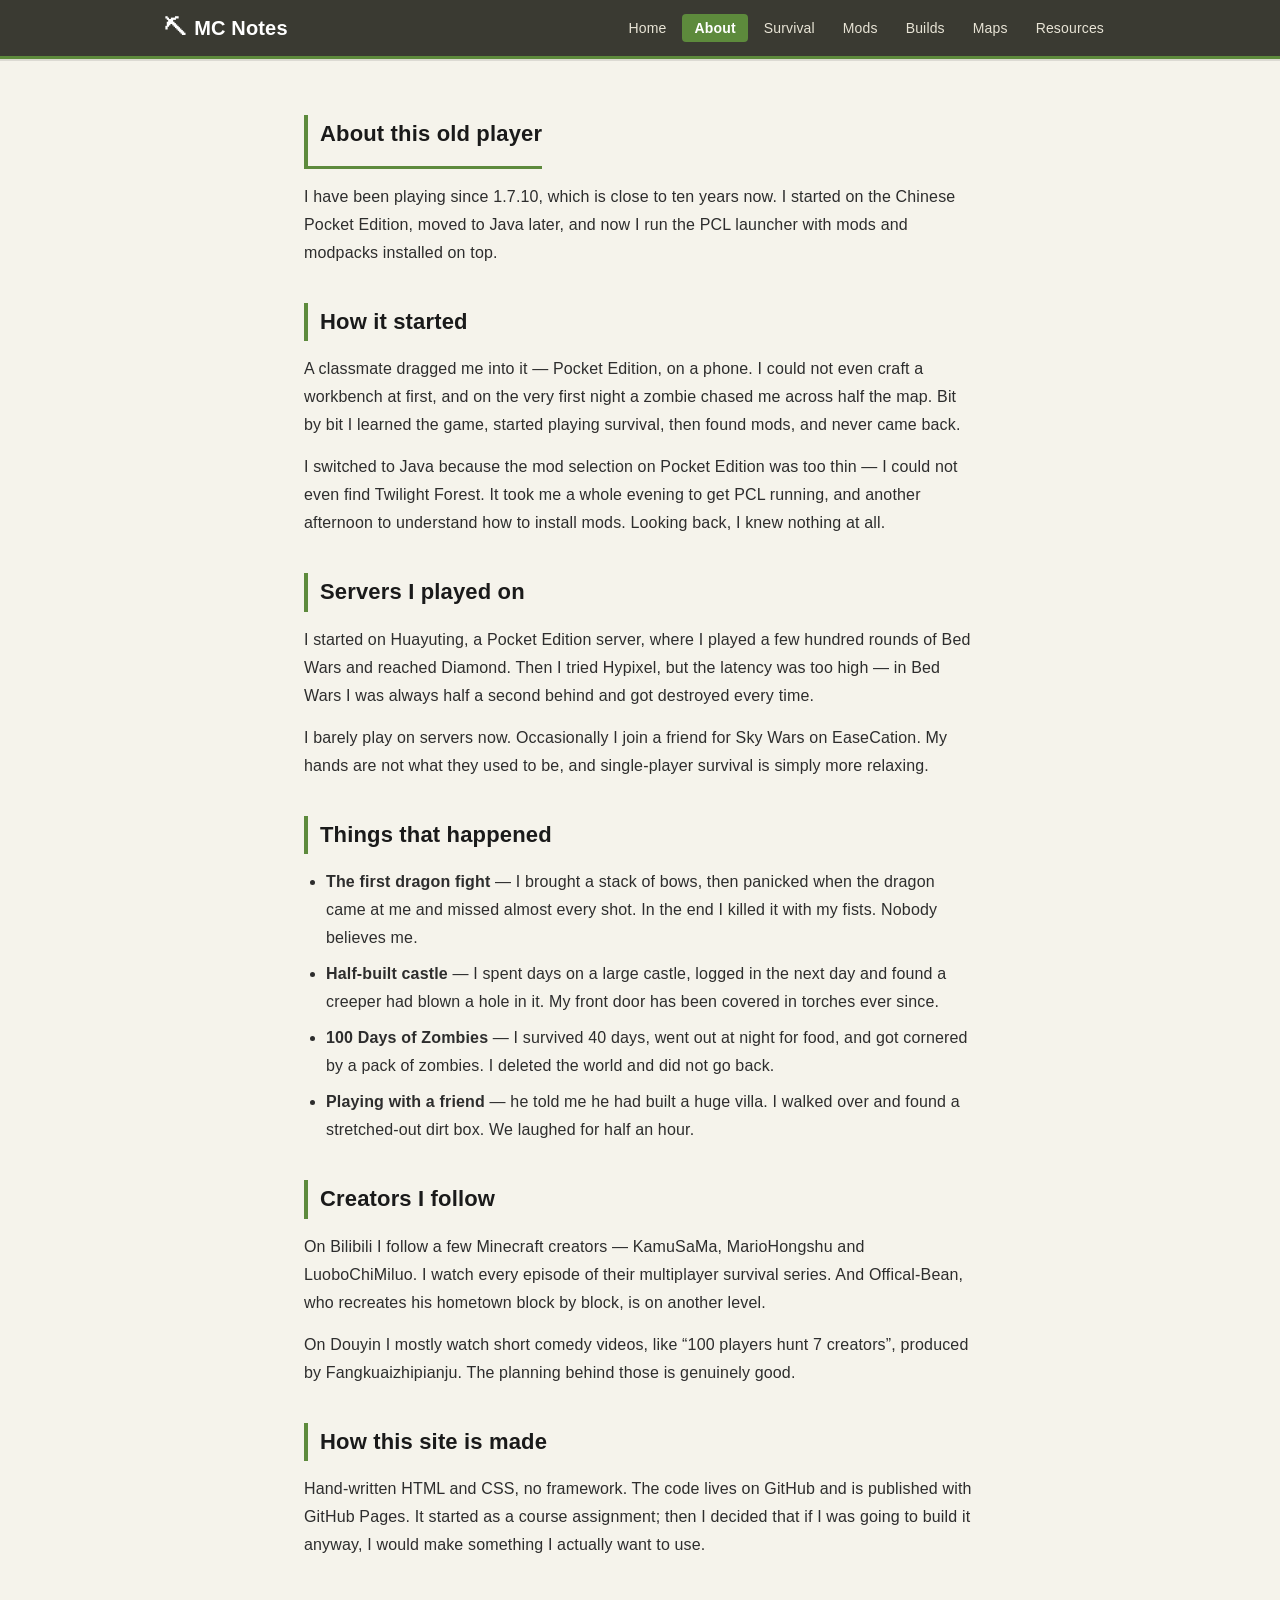
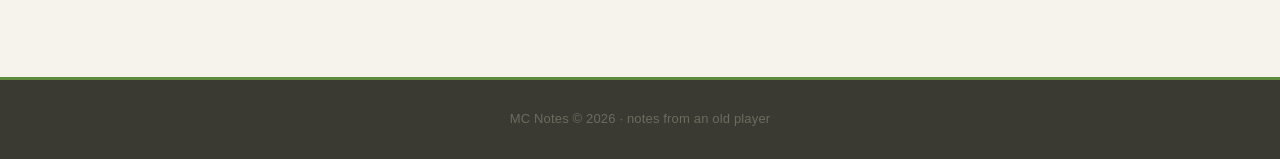
==== commit 51e789a6: "feat: English site, JavaScript interactions and identity assets - rewrite all seven pages in English" ====
--- a/about.html
+++ b/about.html
@@ -1,64 +1,80 @@
 <!DOCTYPE html>
-<html lang="zh-CN">
+<html lang="en">
 <head>
   <meta charset="UTF-8">
   <meta name="viewport" content="width=device-width, initial-scale=1.0">
-  <title>关于 - MC Notes</title>
+  <title>About — MC Notes</title>
+  <meta name="description" content="How I got into Minecraft: Pocket Edition with classmates, then Java, then mods, servers and way too many restarts.">
   <link rel="icon" type="image/svg+xml" href="favicon.svg">
-  <link rel="stylesheet" href="css/style.css?v=2">
+  <link rel="icon" type="image/png" sizes="32x32" href="favicon-32.png">
+  <link rel="apple-touch-icon" href="apple-touch-icon.png">
+  <meta property="og:type" content="website">
+  <meta property="og:site_name" content="MC Notes">
+  <meta property="og:title" content="About — MC Notes">
+  <meta property="og:description" content="How I got into Minecraft: Pocket Edition with classmates, then Java, then mods, servers and way too many restarts.">
+  <meta property="og:url" content="https://i-am-cie.github.io/personal-project/about.html">
+  <meta property="og:image" content="https://i-am-cie.github.io/personal-project/og-image.jpg">
+  <meta property="og:image:width" content="1200">
+  <meta property="og:image:height" content="630">
+  <meta name="twitter:card" content="summary_large_image">
+  <link rel="stylesheet" href="css/style.css?v=3">
 </head>
 <body>
   <header class="site-header">
     <div class="container">
       <a href="index.html" class="site-logo">MC Notes</a>
-      <nav class="site-nav">
+      <nav class="site-nav" aria-label="Main">
         <ul>
-          <li><a href="index.html">首页</a></li>
-          <li><a href="about.html" class="active">关于</a></li>
-          <li><a href="survival.html">生存攻略</a></li>
-          <li><a href="mods.html">模组推荐</a></li>
-          <li><a href="builds.html">建筑展示</a></li>
-          <li><a href="maps.html">好玩地图</a></li>
-          <li><a href="resources.html">资源链接</a></li>
+          <li><a href="index.html">Home</a></li>
+          <li><a href="about.html" class="active" aria-current="page">About</a></li>
+          <li><a href="survival.html">Survival</a></li>
+          <li><a href="mods.html">Mods</a></li>
+          <li><a href="builds.html">Builds</a></li>
+          <li><a href="maps.html">Maps</a></li>
+          <li><a href="resources.html">Resources</a></li>
         </ul>
       </nav>
     </div>
   </header>
 
-  <section class="section">
-    <div class="container content">
-      <h2 class="section-title">关于我这个老玩家</h2>
-      <p>从 1.7.10 版本开始玩的，算下来快十年了。最开始是网易中国版，后来转了 Java 版，现在用 PCL 启动器，装模组玩整合包。</p>
+  <main>
+    <section class="section">
+      <div class="container content">
+        <h2 class="section-title">About this old player</h2>
+        <p>I have been playing since 1.7.10, which is close to ten years now. I started on the Chinese Pocket Edition, moved to Java later, and now I run the PCL launcher with mods and modpacks installed on top.</p>
 
-      <h2>入坑经历</h2>
-      <p>最开始是同学拉我玩的，网易版手机端。那时候连工作台都不会做，第一天晚上被僵尸追着跑了半张图。后来慢慢学会了，开始玩生存，再后来开始装模组，一去不复返。</p>
-      <p>转 Java 版是因为网易版模组太少了，想玩暮色森林都找不到。当时折腾了好久才弄好 PCL，又花了一下午才把模组装明白。现在回头看，那时候真的啥都不懂。</p>
+        <h2>How it started</h2>
+        <p>A classmate dragged me into it — Pocket Edition, on a phone. I could not even craft a workbench at first, and on the very first night a zombie chased me across half the map. Bit by bit I learned the game, started playing survival, then found mods, and never came back.</p>
+        <p>I switched to Java because the mod selection on Pocket Edition was too thin — I could not even find Twilight Forest. It took me a whole evening to get PCL running, and another afternoon to understand how to install mods. Looking back, I knew nothing at all.</p>
 
-      <h2>玩过的服务器</h2>
-      <p>最开始玩网易版的花雨庭，起床战争打了几百局，最高段位是钻石。后来玩 Hypixel，但是延迟太高了，打起床战争反应永远慢半拍，被虐得怀疑人生。</p>
-      <p>现在基本不怎么玩服务器了，偶尔和朋友玩 EaseCation 的空岛战争。人老了，手速跟不上年轻人了，还是玩单机生存舒服。</p>
+        <h2>Servers I played on</h2>
+        <p>I started on Huayuting, a Pocket Edition server, where I played a few hundred rounds of Bed Wars and reached Diamond. Then I tried Hypixel, but the latency was too high — in Bed Wars I was always half a second behind and got destroyed every time.</p>
+        <p>I barely play on servers now. Occasionally I join a friend for Sky Wars on EaseCation. My hands are not what they used to be, and single-player survival is simply more relaxing.</p>
 
-      <h2>碰到的趣事</h2>
-      <ul>
-        <li><strong>第一次打末影龙</strong> — 带了一堆弓，结果龙过来的时候紧张得手抖，箭全射歪了。最后是用拳头把龙打死的，说出来没人信。</li>
-        <li><strong>建房子建到一半</strong> — 建了个大城堡，结果第二天上线发现苦力怕把我家炸了个洞。从那以后我家门口永远插满火把。</li>
-        <li><strong>玩惊变 100 天</strong> — 撑了 40 天，晚上出门找食物，被一群僵尸堵在角落里，活生生挠死。存档直接删了，不玩了。</li>
-        <li><strong>和朋友联机</strong> — 朋友说他建了个超级大别墅，我跑过去一看，就是个放大版的火柴盒，我们笑了半个小时。</li>
-      </ul>
+        <h2>Things that happened</h2>
+        <ul>
+          <li><strong>The first dragon fight</strong> — I brought a stack of bows, then panicked when the dragon came at me and missed almost every shot. In the end I killed it with my fists. Nobody believes me.</li>
+          <li><strong>Half-built castle</strong> — I spent days on a large castle, logged in the next day and found a creeper had blown a hole in it. My front door has been covered in torches ever since.</li>
+          <li><strong>100 Days of Zombies</strong> — I survived 40 days, went out at night for food, and got cornered by a pack of zombies. I deleted the world and did not go back.</li>
+          <li><strong>Playing with a friend</strong> — he told me he had built a huge villa. I walked over and found a stretched-out dirt box. We laughed for half an hour.</li>
+        </ul>
 
-      <h2>喜欢的 UP 主</h2>
-      <p>B站关注了好几个 MC UP 主：卡慕SaMa、马里奥红叔、萝卜吃米洛，他们的多人生存系列我每期都看。还有那个用 MC 还原家乡的 Offical-Bean，真的牛，一砖一瓦盖出来的。</p>
-      <p>抖音上喜欢看那些搞笑的 MC 短视频，比如"当 100 名玩家追捕 7 位 UP"那种，方块制片局做的，策划是真的用心。</p>
+        <h2>Creators I follow</h2>
+        <p>On Bilibili I follow a few Minecraft creators — KamuSaMa, MarioHongshu and LuoboChiMiluo. I watch every episode of their multiplayer survival series. And Offical-Bean, who recreates his hometown block by block, is on another level.</p>
+        <p>On Douyin I mostly watch short comedy videos, like “100 players hunt 7 creators”, produced by Fangkuaizhipianju. The planning behind those is genuinely good.</p>
 
-      <h2>这个站用什么做的</h2>
-      <p>纯手写 HTML + CSS，没有用框架。代码放在 GitHub 上，通过 GitHub Pages 发布。本来是课程作业，后来想着既然要做，就认真做个自己真的想用的站。</p>
-    </div>
-  </section>
+        <h2>How this site is made</h2>
+        <p>Hand-written HTML and CSS, no framework. The code lives on GitHub and is published with GitHub Pages. It started as a course assignment; then I decided that if I was going to build it anyway, I would make something I actually want to use.</p>
+      </div>
+    </section>
+  </main>
 
   <footer class="site-footer">
     <div class="container">
-      <p>MC Notes &copy; 2026 · 老玩家的碎碎念</p>
+      <p>MC Notes &copy; 2026 · notes from an old player</p>
     </div>
   </footer>
+
+  <script src="js/main.js?v=3"></script>
 </body>
 </html>
--- a/css/style.css
+++ b/css/style.css
@@ -455,3 +455,128 @@
     font-size: 22px;
   }
 }
+
+/* ===== Screen-reader only ===== */
+.sr-only {
+  position: absolute;
+  width: 1px;
+  height: 1px;
+  padding: 0;
+  margin: -1px;
+  overflow: hidden;
+  clip: rect(0 0 0 0);
+  white-space: nowrap;
+  border: 0;
+}
+
+/* ===== Filter bar (responds to the user) ===== */
+.filter-bar {
+  display: flex;
+  flex-wrap: wrap;
+  gap: 8px;
+  margin-bottom: 28px;
+}
+
+.filter-btn {
+  font: inherit;
+  font-size: 14px;
+  padding: 7px 14px;
+  border-radius: var(--radius);
+  border: 2px solid var(--color-border);
+  background: var(--color-card);
+  color: var(--color-muted);
+  cursor: pointer;
+  transition: all 0.2s;
+  box-shadow: var(--shadow-sm);
+}
+
+.filter-btn:hover {
+  border-color: var(--color-accent);
+  color: var(--color-accent-dark);
+}
+
+.filter-btn:focus-visible {
+  outline: 3px solid var(--color-accent);
+  outline-offset: 2px;
+}
+
+.filter-btn[aria-pressed="true"] {
+  background: var(--color-accent);
+  border-color: var(--color-accent);
+  color: #fff;
+  box-shadow: var(--shadow-md);
+}
+
+.card-grid > .is-hidden {
+  display: none;
+}
+
+.filter-status {
+  font-size: 13px;
+  color: var(--color-muted);
+  margin: -14px 0 24px;
+}
+
+/* ===== Card header for cards without a photo ===== */
+.mod-card-head {
+  width: 100%;
+  aspect-ratio: 16 / 9;
+  display: grid;
+  place-items: center;
+  font-size: 46px;
+  line-height: 1;
+  background: linear-gradient(135deg, #dfe8d0 0%, #cfe0b8 55%, #bcd3a2 100%);
+  border-bottom: 2px solid var(--color-border);
+  transition: transform 0.3s;
+}
+
+.mod-card:hover .mod-card-head {
+  transform: scale(1.03);
+}
+
+/* ===== Lightbox (responds to the user) ===== */
+.lightbox {
+  position: fixed;
+  inset: 0;
+  z-index: 999;
+  display: none;
+  align-items: center;
+  justify-content: center;
+  padding: 32px;
+  background: rgba(26, 26, 26, 0.88);
+}
+
+.lightbox.is-open {
+  display: flex;
+}
+
+.lightbox img {
+  max-width: 100%;
+  max-height: 100%;
+  border-radius: var(--radius);
+  box-shadow: 0 12px 40px rgba(0, 0, 0, 0.45);
+  background: var(--color-card);
+}
+
+.lightbox-close {
+  position: absolute;
+  top: 16px;
+  right: 16px;
+  width: 42px;
+  height: 42px;
+  border: 0;
+  border-radius: var(--radius);
+  background: rgba(255, 255, 255, 0.16);
+  color: #fff;
+  font-size: 22px;
+  line-height: 1;
+  cursor: pointer;
+}
+
+.lightbox-close:hover {
+  background: var(--color-accent);
+}
+
+img.zoomable {
+  cursor: zoom-in;
+}
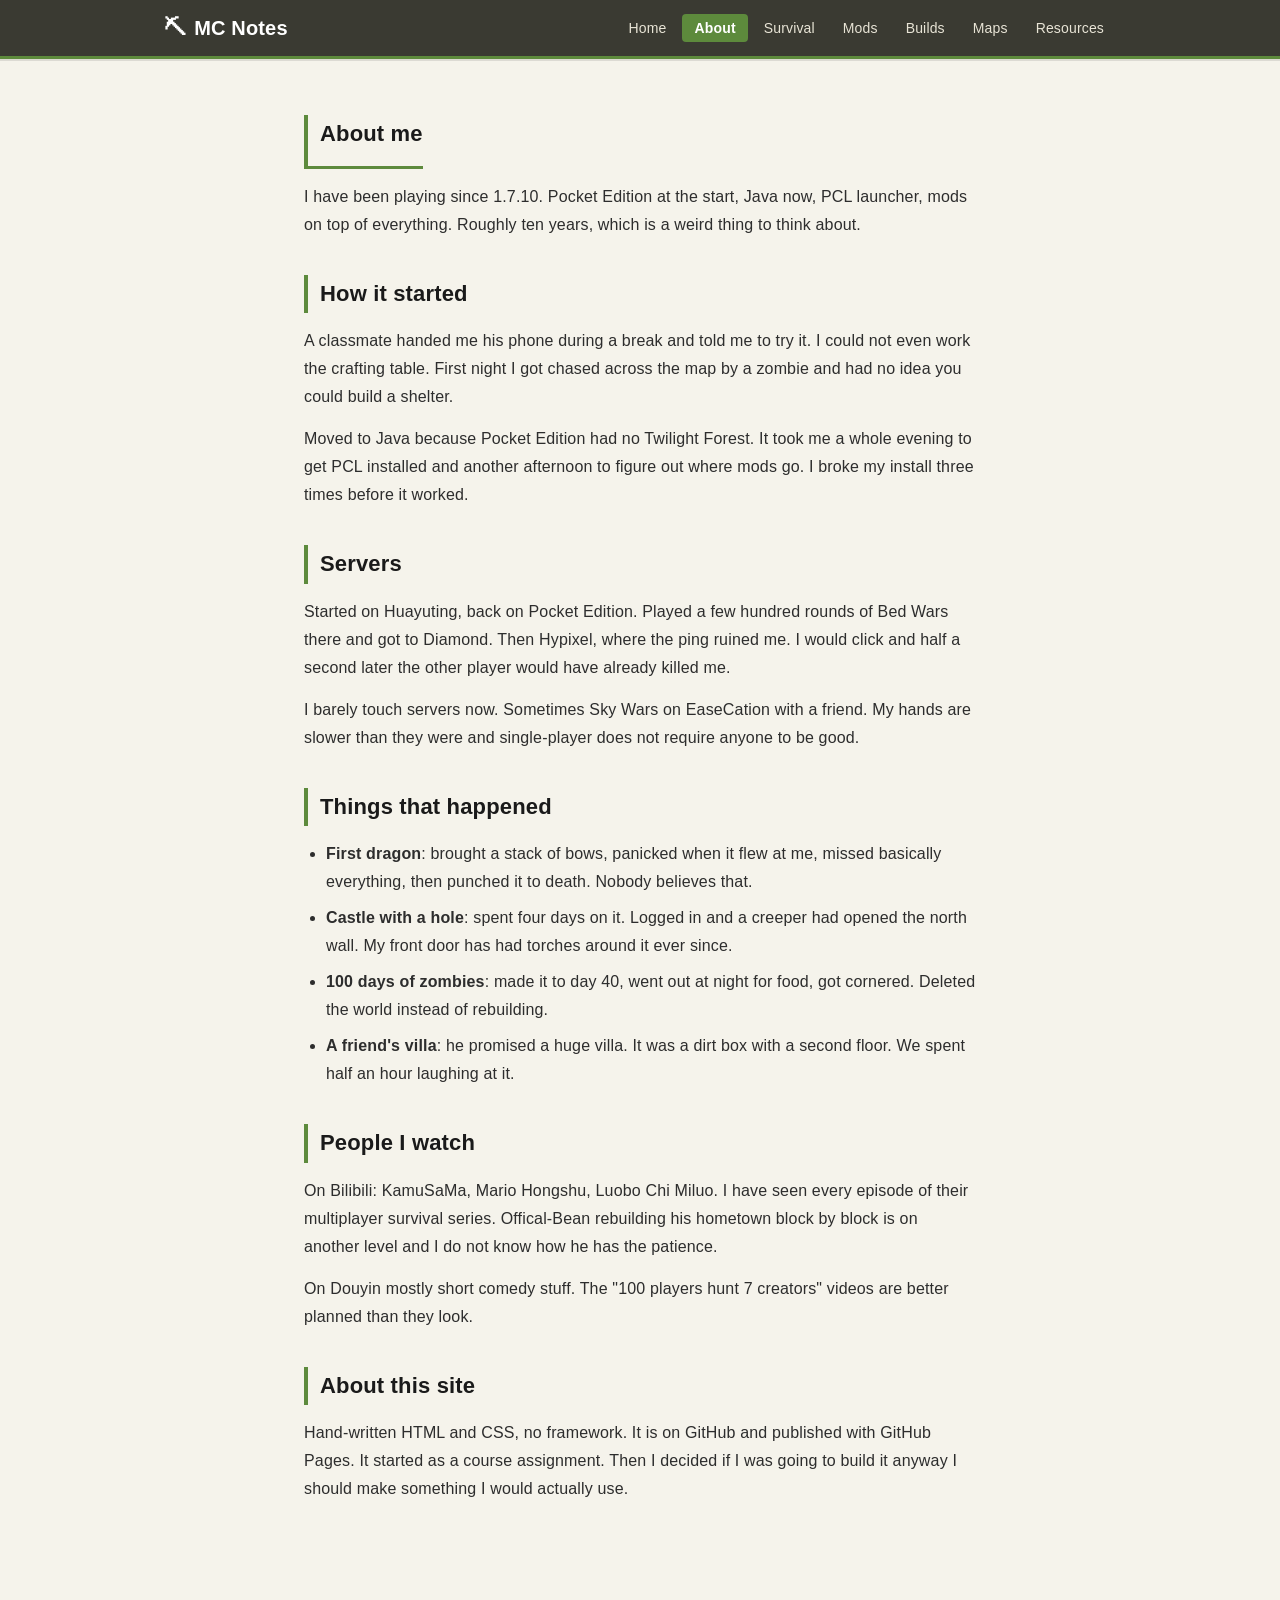
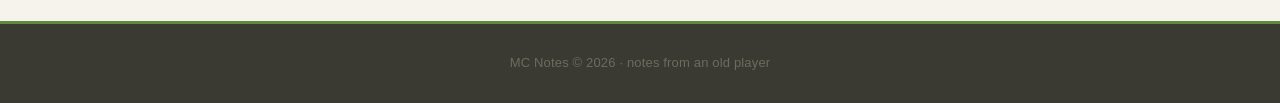
==== commit fcd0a26f: "fix: fill the four empty card images, repair twelve dead links, plainer copy - add screenshots for Y" ====
--- a/about.html
+++ b/about.html
@@ -4,20 +4,20 @@
   <meta charset="UTF-8">
   <meta name="viewport" content="width=device-width, initial-scale=1.0">
   <title>About — MC Notes</title>
-  <meta name="description" content="How I got into Minecraft: Pocket Edition with classmates, then Java, then mods, servers and way too many restarts.">
+  <meta name="description" content="How I got into Minecraft: Pocket Edition with classmates, then Java, then mods, a few servers and too many restarts.">
   <link rel="icon" type="image/svg+xml" href="favicon.svg">
   <link rel="icon" type="image/png" sizes="32x32" href="favicon-32.png">
   <link rel="apple-touch-icon" href="apple-touch-icon.png">
   <meta property="og:type" content="website">
   <meta property="og:site_name" content="MC Notes">
   <meta property="og:title" content="About — MC Notes">
-  <meta property="og:description" content="How I got into Minecraft: Pocket Edition with classmates, then Java, then mods, servers and way too many restarts.">
+  <meta property="og:description" content="How I got into Minecraft: Pocket Edition with classmates, then Java, then mods and too many restarts.">
   <meta property="og:url" content="https://i-am-cie.github.io/personal-project/about.html">
   <meta property="og:image" content="https://i-am-cie.github.io/personal-project/og-image.jpg">
   <meta property="og:image:width" content="1200">
   <meta property="og:image:height" content="630">
   <meta name="twitter:card" content="summary_large_image">
-  <link rel="stylesheet" href="css/style.css?v=3">
+  <link rel="stylesheet" href="css/style.css?v=4">
 </head>
 <body>
   <header class="site-header">
@@ -40,31 +40,31 @@
   <main>
     <section class="section">
       <div class="container content">
-        <h2 class="section-title">About this old player</h2>
-        <p>I have been playing since 1.7.10, which is close to ten years now. I started on the Chinese Pocket Edition, moved to Java later, and now I run the PCL launcher with mods and modpacks installed on top.</p>
+        <h2 class="section-title">About me</h2>
+        <p>I have been playing since 1.7.10. Pocket Edition at the start, Java now, PCL launcher, mods on top of everything. Roughly ten years, which is a weird thing to think about.</p>
 
         <h2>How it started</h2>
-        <p>A classmate dragged me into it — Pocket Edition, on a phone. I could not even craft a workbench at first, and on the very first night a zombie chased me across half the map. Bit by bit I learned the game, started playing survival, then found mods, and never came back.</p>
-        <p>I switched to Java because the mod selection on Pocket Edition was too thin — I could not even find Twilight Forest. It took me a whole evening to get PCL running, and another afternoon to understand how to install mods. Looking back, I knew nothing at all.</p>
+        <p>A classmate handed me his phone during a break and told me to try it. I could not even work the crafting table. First night I got chased across the map by a zombie and had no idea you could build a shelter.</p>
+        <p>Moved to Java because Pocket Edition had no Twilight Forest. It took me a whole evening to get PCL installed and another afternoon to figure out where mods go. I broke my install three times before it worked.</p>
 
-        <h2>Servers I played on</h2>
-        <p>I started on Huayuting, a Pocket Edition server, where I played a few hundred rounds of Bed Wars and reached Diamond. Then I tried Hypixel, but the latency was too high — in Bed Wars I was always half a second behind and got destroyed every time.</p>
-        <p>I barely play on servers now. Occasionally I join a friend for Sky Wars on EaseCation. My hands are not what they used to be, and single-player survival is simply more relaxing.</p>
+        <h2>Servers</h2>
+        <p>Started on Huayuting, back on Pocket Edition. Played a few hundred rounds of Bed Wars there and got to Diamond. Then Hypixel, where the ping ruined me. I would click and half a second later the other player would have already killed me.</p>
+        <p>I barely touch servers now. Sometimes Sky Wars on EaseCation with a friend. My hands are slower than they were and single-player does not require anyone to be good.</p>
 
         <h2>Things that happened</h2>
         <ul>
-          <li><strong>The first dragon fight</strong> — I brought a stack of bows, then panicked when the dragon came at me and missed almost every shot. In the end I killed it with my fists. Nobody believes me.</li>
-          <li><strong>Half-built castle</strong> — I spent days on a large castle, logged in the next day and found a creeper had blown a hole in it. My front door has been covered in torches ever since.</li>
-          <li><strong>100 Days of Zombies</strong> — I survived 40 days, went out at night for food, and got cornered by a pack of zombies. I deleted the world and did not go back.</li>
-          <li><strong>Playing with a friend</strong> — he told me he had built a huge villa. I walked over and found a stretched-out dirt box. We laughed for half an hour.</li>
+          <li><strong>First dragon</strong>: brought a stack of bows, panicked when it flew at me, missed basically everything, then punched it to death. Nobody believes that.</li>
+          <li><strong>Castle with a hole</strong>: spent four days on it. Logged in and a creeper had opened the north wall. My front door has had torches around it ever since.</li>
+          <li><strong>100 days of zombies</strong>: made it to day 40, went out at night for food, got cornered. Deleted the world instead of rebuilding.</li>
+          <li><strong>A friend's villa</strong>: he promised a huge villa. It was a dirt box with a second floor. We spent half an hour laughing at it.</li>
         </ul>
 
-        <h2>Creators I follow</h2>
-        <p>On Bilibili I follow a few Minecraft creators — KamuSaMa, MarioHongshu and LuoboChiMiluo. I watch every episode of their multiplayer survival series. And Offical-Bean, who recreates his hometown block by block, is on another level.</p>
-        <p>On Douyin I mostly watch short comedy videos, like “100 players hunt 7 creators”, produced by Fangkuaizhipianju. The planning behind those is genuinely good.</p>
+        <h2>People I watch</h2>
+        <p>On Bilibili: KamuSaMa, Mario Hongshu, Luobo Chi Miluo. I have seen every episode of their multiplayer survival series. Offical-Bean rebuilding his hometown block by block is on another level and I do not know how he has the patience.</p>
+        <p>On Douyin mostly short comedy stuff. The "100 players hunt 7 creators" videos are better planned than they look.</p>
 
-        <h2>How this site is made</h2>
-        <p>Hand-written HTML and CSS, no framework. The code lives on GitHub and is published with GitHub Pages. It started as a course assignment; then I decided that if I was going to build it anyway, I would make something I actually want to use.</p>
+        <h2>About this site</h2>
+        <p>Hand-written HTML and CSS, no framework. It is on GitHub and published with GitHub Pages. It started as a course assignment. Then I decided if I was going to build it anyway I should make something I would actually use.</p>
       </div>
     </section>
   </main>
@@ -75,6 +75,6 @@
     </div>
   </footer>
 
-  <script src="js/main.js?v=3"></script>
+  <script src="js/main.js?v=4"></script>
 </body>
 </html>
--- a/css/style.css
+++ b/css/style.css
@@ -517,23 +517,6 @@
   margin: -14px 0 24px;
 }
 
-/* ===== Card header for cards without a photo ===== */
-.mod-card-head {
-  width: 100%;
-  aspect-ratio: 16 / 9;
-  display: grid;
-  place-items: center;
-  font-size: 46px;
-  line-height: 1;
-  background: linear-gradient(135deg, #dfe8d0 0%, #cfe0b8 55%, #bcd3a2 100%);
-  border-bottom: 2px solid var(--color-border);
-  transition: transform 0.3s;
-}
-
-.mod-card:hover .mod-card-head {
-  transform: scale(1.03);
-}
-
 /* ===== Lightbox (responds to the user) ===== */
 .lightbox {
   position: fixed;
